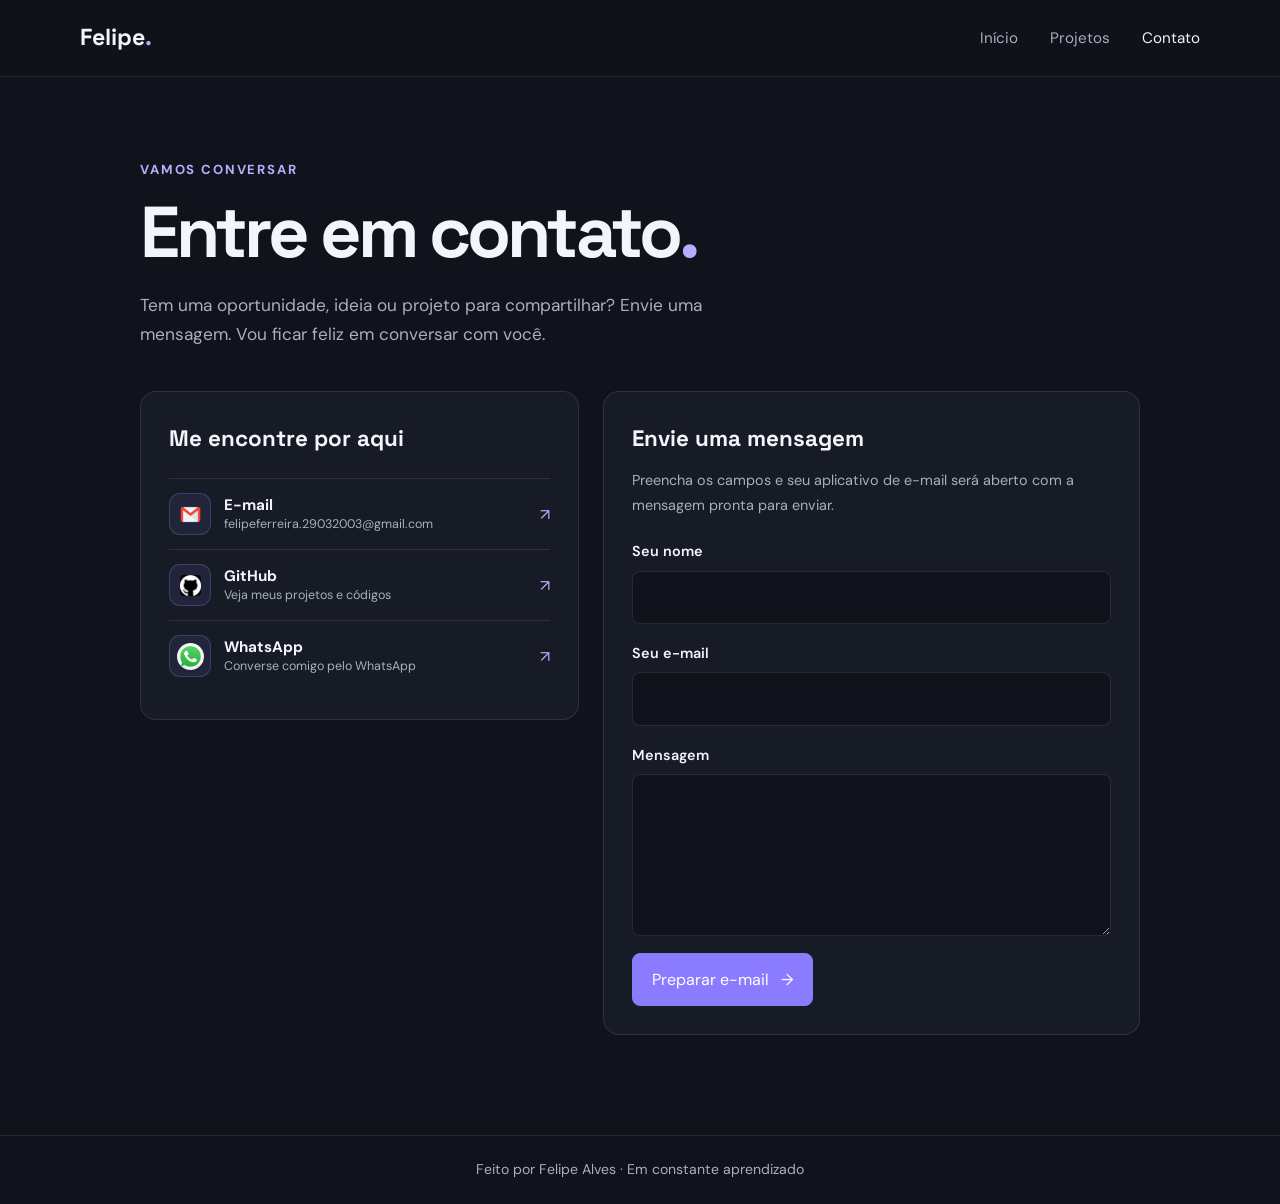
==== contato.html @ 54317f24 "fazendo" ====
<!DOCTYPE html>
<html lang="pt-BR">
<head>
    <meta charset="UTF-8">
    <meta name="viewport" content="width=device-width, initial-scale=1.0">
    <meta name="description" content="Entre em contato com Felipe Alves para conversar sobre projetos e oportunidades.">
    <title>Contato | Felipe Alves</title>
    <link rel="stylesheet" href="style.css">
    <link rel="stylesheet" href="contato.css">
</head>
<body class="pagina-contato">
    <header class="cabecalho">
        <nav class="navegacao" aria-label="Navegação principal">
            <a class="marca" href="index.html">Felipe<span>.</span></a>
            <ul>
                <li><a href="index.html">Início</a></li>
                <li><a href="projetos.html">Projetos</a></li>
                <li><a href="contato.html" aria-current="page">Contato</a></li>
            </ul>
        </nav>
    </header>

    <main class="contato-container">
        <section class="contato-introducao" aria-labelledby="titulo-contato">
            <p class="etiqueta" data-reveal>Vamos conversar</p>
            <h1 id="titulo-contato" data-reveal>Entre em contato<span>.</span></h1>
            <p data-reveal>Tem uma oportunidade, ideia ou projeto para compartilhar? Envie uma mensagem. Vou ficar feliz em conversar com você.</p>
        </section>

        <div class="contato-grade">
            <section class="contato-opcoes" aria-labelledby="titulo-opcoes" data-reveal>
                <h2 id="titulo-opcoes">Me encontre por aqui</h2>
                <a class="contato-link" href="mailto:felipeferreira.29032003@gmail.com">
                    <span class="contato-icone" aria-hidden="true">
                        <img src="assets/email.webp" alt="">
                    </span>
                    <span><strong>E-mail</strong><small>felipeferreira.29032003@gmail.com</small></span>
                    <span class="seta-contato" aria-hidden="true">↗</span>
                </a>
                <a class="contato-link" href="https://github.com/Felipe1Alves" target="_blank" rel="noopener noreferrer">
                    <span class="contato-icone" aria-hidden="true">
                        <img src="assets/git.png" alt="">
                    </span>
                    <span><strong>GitHub</strong><small>Veja meus projetos e códigos</small></span>
                    <span class="seta-contato" aria-hidden="true">↗</span>
                </a>
                <a class="contato-link" href="https://wa.me/5571983535903" target="_blank" rel="noopener noreferrer">
                    <span class="contato-icone" aria-hidden="true">
                        <img src="assets/whatzapp.jpg" alt="">
                    </span>
                    <span><strong>WhatsApp</strong><small>Converse comigo pelo WhatsApp</small></span>
                    <span class="seta-contato" aria-hidden="true">↗</span>
                </a>
            </section>

            <section class="formulario-contato" aria-labelledby="titulo-formulario" data-reveal>
                <h2 id="titulo-formulario">Envie uma mensagem</h2>
                <p>Preencha os campos e seu aplicativo de e-mail será aberto com a mensagem pronta para enviar.</p>
                <form class="formulario" data-email-destino="felipeferreira.29032003@gmail.com">
                    <label for="nome">Seu nome</label>
                    <input id="nome" name="nome" type="text" autocomplete="name" required>

                    <label for="email-remetente">Seu e-mail</label>
                    <input id="email-remetente" name="email" type="email" autocomplete="email" required>

                    <label for="mensagem">Mensagem</label>
                    <textarea id="mensagem" name="mensagem" rows="5" required></textarea>

                    <button class="botao botao-contato" type="submit">Preparar e-mail <span aria-hidden="true">→</span></button>
                </form>
            </section>
        </div>
    </main>

    <footer class="rodape">
        <p>Feito por Felipe Alves · Em constante aprendizado</p>
    </footer>
    <script src="reveal.js" defer></script>
    <script src="contato.js" defer></script>
</body>
</html>
---- style.css ----
@import url("https://fonts.googleapis.com/css2?family=DM+Sans:wght@400;500;600;700&family=Space+Grotesk:wght@500;600;700&display=swap");

:root {
    color-scheme: dark;
    --fundo: #10131b;
    --superficie: #171b26;
    --texto: #f3f5fa;
    --texto-suave: #a7afc0;
    --destaque: #8b7bff;
    --destaque-claro: #b6adff;
    --borda: rgba(255, 255, 255, 0.1);
}

* {
    box-sizing: border-box;
}

html {
    scroll-behavior: smooth;
    scroll-padding-top: 88px;
}

body {
    min-width: 320px;
    margin: 0;
    background: var(--fundo);
    color: var(--texto);
    font-family: "DM Sans", sans-serif;
    line-height: 1.7;
}

a {
    color: inherit;
}

.cabecalho {
    position: sticky;
    z-index: 10;
    top: 0;
    border-bottom: 1px solid var(--borda);
    background: rgba(16, 19, 27, 0.88);
    backdrop-filter: blur(14px);
    transition: background-color 220ms ease, border-color 220ms ease, box-shadow 220ms ease;
}

.navegacao {
    width: min(1120px, calc(100% - 48px));
    min-height: 76px;
    margin: 0 auto;
    display: flex;
    align-items: center;
    justify-content: space-between;
}

.marca {
    font-family: "Space Grotesk", sans-serif;
    font-size: 1.45rem;
    font-weight: 700;
    text-decoration: none;
}

.marca span {
    color: var(--destaque-claro);
}

.navegacao ul {
    display: flex;
    gap: 32px;
    margin: 0;
    padding: 0;
    list-style: none;
}

.navegacao li a {
    display: inline-block;
    color: var(--texto-suave);
    font-size: 0.95rem;
    text-decoration: none;
    transition: color 100ms ease, transform 100ms ease;
}

.navegacao li a:hover,
.navegacao li a:focus-visible,
.navegacao li a[aria-current="page"] {
    color: var(--texto);
}

.navegacao li a:active {
    transform: scale(0.96);
}

.navegacao a:focus-visible {
    outline: 2px solid var(--destaque-claro);
    outline-offset: 5px;
    border-radius: 3px;
}

[data-reveal] {
    opacity: 1;
    transform: none;
}

body.revelacao-habilitada [data-reveal] {
    opacity: 0;
    transform: translateY(18px);
    transition: opacity 480ms ease, transform 480ms ease;
}

body.revelacao-habilitada [data-reveal].revelacao-visivel {
    opacity: 1;
    transform: translateY(0);
}

.apresentacao,
.sobre,
.conhecimentos,
.formacao {
    width: min(900px, calc(100% - 48px));
    margin: 0 auto;
}

.apresentacao {
    position: relative;
    min-height: 510px;
    padding: 112px 0 96px;
    display: flex;
    flex-direction: column;
    align-items: flex-start;
    justify-content: center;
    overflow: hidden;
}

.apresentacao::before {
    position: absolute;
    z-index: -1;
    top: 40px;
    right: -100px;
    width: 360px;
    height: 360px;
    border-radius: 50%;
    background: rgba(139, 123, 255, 0.16);
    content: "";
    filter: blur(90px);
}

.etiqueta {
    margin: 0 0 12px;
    color: var(--destaque-claro);
    font-size: 0.82rem;
    font-weight: 700;
    letter-spacing: 0.14em;
    text-transform: uppercase;
}

.apresentacao h1,
.sobre h2,
.projetos-container h1 {
    margin: 0;
    font-family: "Space Grotesk", sans-serif;
    line-height: 1.15;
}

.apresentacao h1 {
    max-width: 720px;
    font-size: clamp(2.7rem, 8vw, 5.3rem);
    letter-spacing: -0.055em;
}

.apresentacao h1 span {
    color: var(--destaque-claro);
}

.texto-destaque {
    max-width: 620px;
    margin: 22px 0 30px;
    color: var(--texto-suave);
    font-size: clamp(1.05rem, 2.5vw, 1.25rem);
}

.botao {
    display: inline-flex;
    align-items: center;
    gap: 12px;
    padding: 12px 19px;
    border: 1px solid var(--destaque);
    border-radius: 8px;
    background: var(--destaque);
    color: #fff;
    font-weight: 700;
    text-decoration: none;
    transition: background 180ms ease, transform 180ms ease;
}

.botao:hover {
    transform: translateY(-2px);
    background: #7564f0;
}

.botao:focus-visible,
.navegacao a:focus-visible {
    outline: 3px solid var(--destaque-claro);
    outline-offset: 4px;
}

.detalhe-apresentacao {
    position: absolute;
    right: 4%;
    bottom: 60px;
    color: rgba(182, 173, 255, 0.13);
    font-family: "Space Grotesk", sans-serif;
    font-size: clamp(5rem, 16vw, 12rem);
    font-weight: 700;
    letter-spacing: -0.1em;
    pointer-events: none;
}

.sobre {
    max-width: 900px;
    margin-bottom: 100px;
    padding: 40px;
    border: 1px solid var(--borda);
    border-radius: 16px;
    background: var(--superficie);
}

.sobre h2 {
    margin-bottom: 20px;
    font-size: clamp(2rem, 5vw, 3rem);
    letter-spacing: -0.04em;
}

.sobre > p:not(.etiqueta) {
    max-width: 740px;
    color: var(--texto-suave);
}

.conhecimentos {
    margin-bottom: 100px;
}

.conhecimentos h2 {
    margin: 0 0 28px;
    font-family: "Space Grotesk", sans-serif;
    font-size: clamp(2rem, 5vw, 3rem);
    letter-spacing: -0.04em;
    line-height: 1.15;
}

.conhecimentos-grade {
    display: grid;
    grid-template-columns: repeat(auto-fit, minmax(140px, 1fr));
    gap: 16px;
}

.cartao-conhecimento {
    min-height: 180px;
    padding: 22px 18px;
    border: 1px solid var(--borda);
    border-radius: 14px;
    background: var(--superficie);
    transition: transform 180ms ease, border-color 180ms ease;
}

.cartao-conhecimento:hover {
    transform: translateY(-4px);
    border-color: rgba(182, 173, 255, 0.5);
}

.icone-tecnologia {
    display: block;
    width: 42px;
    height: 42px;
    margin-bottom: 14px;
    object-fit: contain;
}

.cartao-conhecimento h3 {
    margin: 0 0 4px;
    font-family: "Space Grotesk", sans-serif;
    font-size: 1.05rem;
}

.cartao-conhecimento p {
    margin: 0;
    color: var(--texto-suave);
    font-size: 0.85rem;
    line-height: 1.45;
}

.status-aprendizado {
    display: inline-block;
    padding: 4px 9px;
    border: 1px solid rgba(182, 173, 255, 0.3);
    border-radius: 999px;
    background: rgba(139, 123, 255, 0.1);
    color: var(--destaque-claro);
    font-size: 0.75rem;
    font-weight: 600;
}

.formacao {
    margin-bottom: 100px;
}

.formacao h2 {
    margin: 0 0 28px;
    font-family: "Space Grotesk", sans-serif;
    font-size: clamp(2rem, 5vw, 3rem);
    letter-spacing: -0.04em;
    line-height: 1.15;
}

.formacao-grade {
    display: grid;
    grid-template-columns: repeat(2, minmax(0, 1fr));
    gap: 20px;
}

.cartao-formacao {
    padding: 28px;
    border: 1px solid var(--borda);
    border-radius: 16px;
    background: var(--superficie);
}

.cartao-formacao h3 {
    margin: 0 0 10px;
    font-family: "Space Grotesk", sans-serif;
    font-size: 1.35rem;
}

.cartao-formacao > p {
    margin: 0 0 18px;
    color: var(--texto-suave);
}

.lista-cursos {
    display: grid;
    grid-template-columns: 1fr;
    gap: 10px;
    margin: 0;
    padding: 0;
    list-style: none;
}

.instituicao-curso {
    display: flex;
    min-height: 92px;
    align-items: center;
    gap: 16px;
    padding: 10px 14px;
    border: 1px solid var(--borda);
    border-radius: 12px;
    background: rgba(255, 255, 255, 0.025);
}

.moldura-logo {
    display: flex;
    width: 72px;
    height: 72px;
    flex: 0 0 72px;
    align-items: center;
    justify-content: center;
    overflow: hidden;
    border-radius: 8px;
    background: #fff;
}

.moldura-logo img {
    display: block;
    width: 100%;
    height: 100%;
}

.logo-unime img {
    object-fit: contain;
}

.logo-senai {
    width: 112px;
    flex-basis: 112px;
}

.logo-senai img {
    object-fit: cover;
    object-position: center;
}

.detalhe-curso {
    display: flex;
    flex-direction: column;
    line-height: 1.4;
}

.detalhe-curso strong {
    color: var(--texto);
}

.detalhe-curso small {
    color: var(--texto-suave);
    font-size: 0.82rem;
}

.progresso-curso {
    display: flex;
    flex: 0 0 auto;
    flex-direction: column;
    align-items: center;
    gap: 5px;
    margin-left: auto;
    text-align: center;
}

.progresso-circulo {
    display: grid;
    width: 52px;
    aspect-ratio: 1;
    place-items: center;
    border: 3px solid transparent;
    border-radius: 50%;
    background:
        linear-gradient(var(--superficie), var(--superficie)) padding-box,
        conic-gradient(var(--destaque-claro) 50%, rgba(255, 255, 255, 0.14) 50%) border-box;
    color: var(--destaque-claro);
    font-size: 0.78rem;
    font-weight: 700;
}

.progresso-circulo--completo {
    background:
        linear-gradient(var(--superficie), var(--superficie)) padding-box,
        conic-gradient(var(--destaque-claro) 100%, rgba(255, 255, 255, 0.14) 100%) border-box;
}

.progresso-curso small {
    color: var(--texto-suave);
    font-size: 0.68rem;
    line-height: 1.2;
}

.visualizador-diploma {
    display: block;
    width: 100%;
    height: 280px;
    border: 1px solid var(--borda);
    border-radius: 8px;
    background: var(--fundo);
}

.visualizador-diploma p {
    padding: 16px;
    color: var(--texto-suave);
}

.visualizador-diploma a,
.link-diploma {
    color: var(--destaque-claro);
}

.link-diploma {
    display: inline-block;
    margin-top: 12px;
    font-weight: 600;
    text-decoration: none;
}

.link-diploma:hover {
    text-decoration: underline;
}

.rodape {
    padding: 22px 24px;
    border-top: 1px solid var(--borda);
    color: var(--texto-suave);
    font-size: 0.88rem;
    text-align: center;
}

.rodape p {
    margin: 0;
}

@media (max-width: 600px) {
    .navegacao {
        width: calc(100% - 32px);
        min-height: 68px;
    }

    .navegacao ul {
        gap: 16px;
    }

    .navegacao li a {
        font-size: 0.86rem;
    }

    .apresentacao,
    .sobre,
    .conhecimentos,
    .formacao {
        width: calc(100% - 32px);
    }

    .apresentacao {
        min-height: 440px;
        padding: 80px 0;
    }

    .detalhe-apresentacao {
        right: 8px;
        bottom: 24px;
        font-size: 5rem;
    }

    .sobre {
        margin-bottom: 64px;
        padding: 26px 22px;
    }

    .conhecimentos {
        margin-bottom: 64px;
    }

    .conhecimentos-grade {
        grid-template-columns: repeat(2, minmax(0, 1fr));
    }

    .cartao-conhecimento {
        min-height: 160px;
    }

    .formacao {
        margin-bottom: 64px;
    }

    .formacao-grade {
        grid-template-columns: 1fr;
    }

    .cartao-formacao {
        padding: 24px 20px;
    }

    .instituicao-curso {
        gap: 10px;
        padding: 10px;
    }

    .logo-senai {
        width: 84px;
        flex-basis: 84px;
    }

    .progresso-circulo {
        width: 44px;
    }

    .progresso-curso small {
        max-width: 62px;
    }
}

@media (max-width: 360px) {
    .conhecimentos-grade {
        grid-template-columns: 1fr;
    }
}

@media (prefers-reduced-motion: reduce) {
    html {
        scroll-behavior: auto;
    }

    *,
    *::before,
    *::after {
        transition-duration: 0.01ms !important;
    }

    body.revelacao-habilitada [data-reveal] {
        opacity: 1;
        transform: none;
    }
}
---- contato.css ----
.contato-container {
    width: min(1000px, calc(100% - 48px));
    min-height: calc(100vh - 152px);
    margin: 0 auto;
    padding: 82px 0 100px;
}

.contato-introducao {
    max-width: 700px;
    margin-bottom: 42px;
}

.contato-introducao h1 {
    margin: 0;
    font-family: "Space Grotesk", sans-serif;
    font-size: clamp(2.6rem, 7vw, 4.5rem);
    letter-spacing: -0.055em;
    line-height: 1.1;
}

.contato-introducao h1 span {
    color: var(--destaque-claro);
}

.contato-introducao > p:last-child,
.formulario-contato > p {
    color: var(--texto-suave);
}

.contato-introducao > p:last-child {
    max-width: 580px;
    margin: 18px 0 0;
    font-size: 1.08rem;
}

.contato-grade {
    display: grid;
    grid-template-columns: minmax(0, 0.9fr) minmax(0, 1.1fr);
    align-items: start;
    gap: 24px;
}

.contato-opcoes,
.formulario-contato {
    padding: 28px;
    border: 1px solid var(--borda);
    border-radius: 16px;
    background: var(--superficie);
}

.contato-opcoes h2,
.formulario-contato h2 {
    margin: 0 0 20px;
    font-family: "Space Grotesk", sans-serif;
    font-size: 1.4rem;
}

.contato-link {
    display: flex;
    min-width: 0;
    align-items: center;
    gap: 13px;
    padding: 14px 0;
    border-top: 1px solid var(--borda);
    text-decoration: none;
}

.contato-icone {
    display: grid;
    width: 42px;
    height: 42px;
    flex: 0 0 42px;
    place-items: center;
    border: 1px solid rgba(182, 173, 255, 0.2);
    border-radius: 11px;
    background: rgba(139, 123, 255, 0.1);
    color: var(--destaque-claro);
}

.contato-icone img {
    display: block;
    width: 21px;
    height: 21px;
    border-radius: 4px;
    object-fit: contain;
}

.contato-link[href^="https://wa.me/"] .contato-icone img {
    width: 27px;
    height: 27px;
    border-radius: 50%;
}

.contato-link > span:nth-child(2) {
    display: flex;
    min-width: 0;
    flex-direction: column;
    line-height: 1.4;
}

.contato-link strong {
    font-size: 0.95rem;
}

.contato-link small {
    overflow-wrap: anywhere;
    color: var(--texto-suave);
    font-size: 0.78rem;
}

.seta-contato {
    margin-left: auto;
    color: var(--destaque-claro);
    transition: transform 120ms ease;
}

.contato-link:hover .seta-contato {
    transform: translate(2px, -2px);
}

.formulario-contato > p {
    margin: -10px 0 22px;
    font-size: 0.9rem;
}

.formulario {
    display: flex;
    flex-direction: column;
}

.formulario label {
    margin: 0 0 7px;
    font-size: 0.9rem;
    font-weight: 600;
}

.formulario input,
.formulario textarea {
    width: 100%;
    margin: 0 0 17px;
    padding: 12px 13px;
    border: 1px solid var(--borda);
    border-radius: 8px;
    background: var(--fundo);
    color: var(--texto);
    font: inherit;
}

.formulario textarea {
    min-height: 130px;
    resize: vertical;
}

.formulario input:focus,
.formulario textarea:focus {
    border-color: var(--destaque-claro);
    outline: 2px solid rgba(182, 173, 255, 0.18);
}

.botao-contato {
    align-self: flex-start;
    cursor: pointer;
    font: inherit;
}

@media (max-width: 760px) {
    .contato-container {
        width: calc(100% - 32px);
        padding: 64px 0 80px;
    }

    .contato-grade {
        grid-template-columns: 1fr;
    }
}

@media (max-width: 480px) {
    .contato-opcoes,
    .formulario-contato {
        padding: 22px 18px;
    }
}
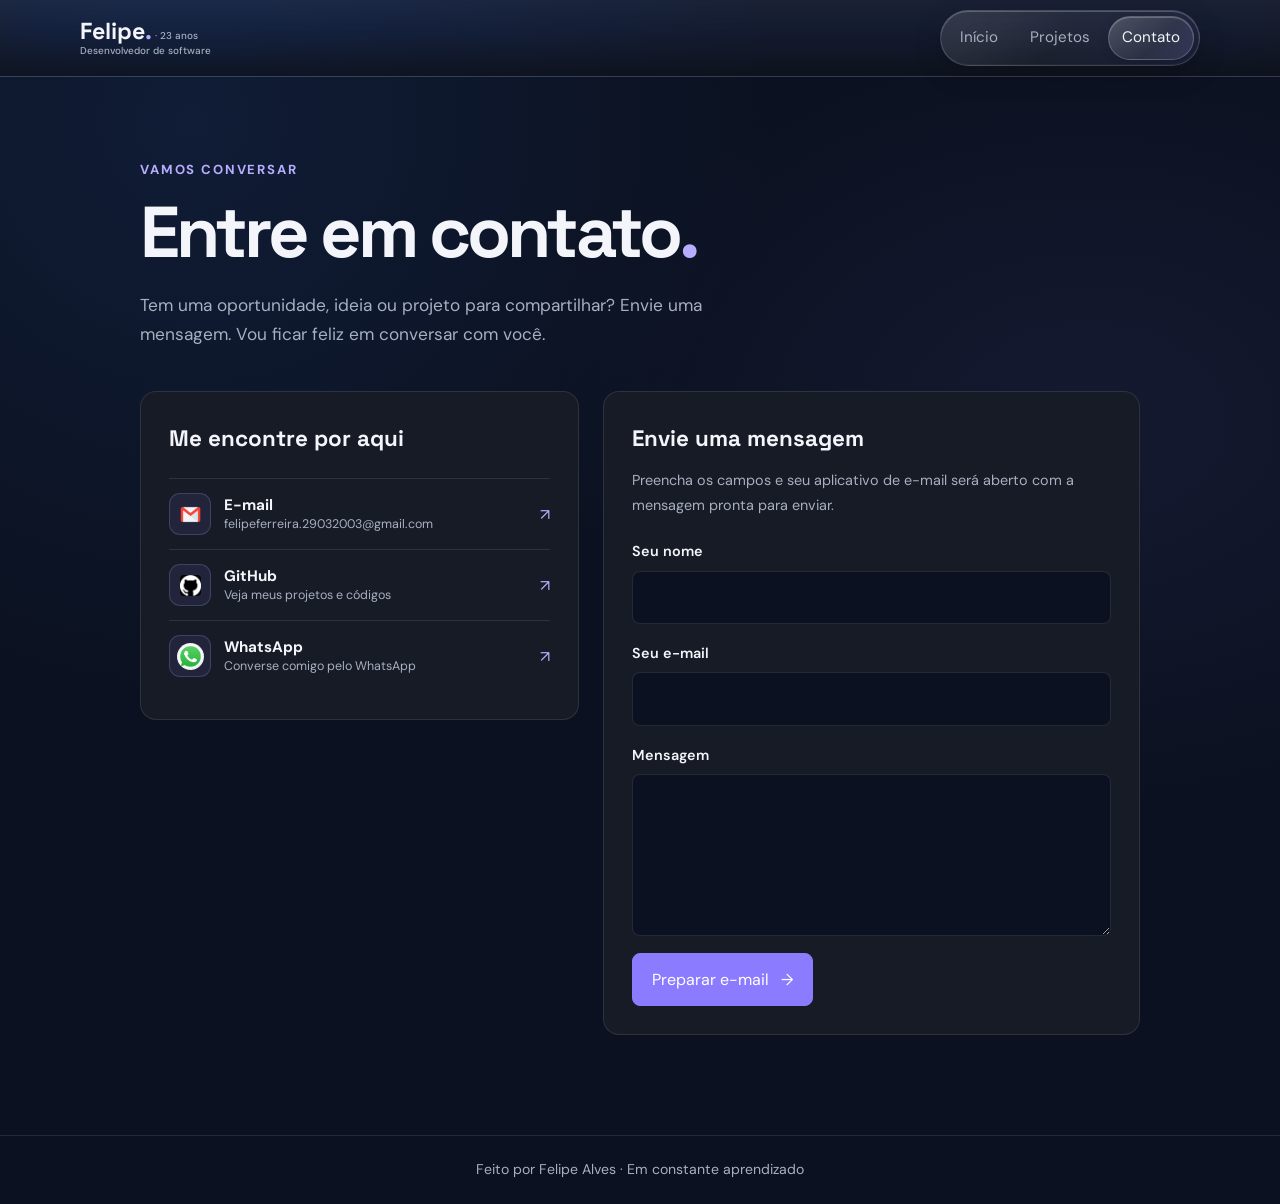
==== commit 35be2b4e: "alterando" ====
--- a/contato.html
+++ b/contato.html
@@ -11,7 +11,10 @@
 <body class="pagina-contato">
     <header class="cabecalho">
         <nav class="navegacao" aria-label="Navegação principal">
-            <a class="marca" href="index.html">Felipe<span>.</span></a>
+            <a class="marca" href="index.html">
+                <span class="marca-nome">Felipe<span>.</span><small class="marca-idade"> · 23 anos</small></span>
+                <small class="marca-profissao">Desenvolvedor de software</small>
+            </a>
             <ul>
                 <li><a href="index.html">Início</a></li>
                 <li><a href="projetos.html">Projetos</a></li>
--- a/style.css
+++ b/style.css
@@ -2,7 +2,7 @@
 
 :root {
     color-scheme: dark;
-    --fundo: #10131b;
+    --fundo: #0b1120;
     --superficie: #171b26;
     --texto: #f3f5fa;
     --texto-suave: #a7afc0;
@@ -23,7 +23,10 @@
 body {
     min-width: 320px;
     margin: 0;
-    background: var(--fundo);
+    background:
+        radial-gradient(ellipse at 15% 10%, rgba(59, 130, 246, 0.1), transparent 38%),
+        radial-gradient(ellipse at 85% 35%, rgba(139, 123, 255, 0.08), transparent 35%),
+        var(--fundo);
     color: var(--texto);
     font-family: "DM Sans", sans-serif;
     line-height: 1.7;
@@ -37,9 +40,9 @@
     position: sticky;
     z-index: 10;
     top: 0;
-    border-bottom: 1px solid var(--borda);
-    background: rgba(16, 19, 27, 0.88);
-    backdrop-filter: blur(14px);
+    border-bottom: 1px solid rgba(255, 255, 255, 0.12);
+    background: linear-gradient(180deg, rgba(255, 255, 255, 0.07), rgba(16, 19, 27, 0.76));
+    backdrop-filter: blur(24px) saturate(180%);
     transition: background-color 220ms ease, border-color 220ms ease, box-shadow 220ms ease;
 }
 
@@ -53,35 +56,75 @@
 }
 
 .marca {
+    display: flex;
+    flex-direction: column;
+    flex-shrink: 0;
+    gap: 2px;
     font-family: "Space Grotesk", sans-serif;
     font-size: 1.45rem;
     font-weight: 700;
+    line-height: 1.05;
     text-decoration: none;
 }
 
-.marca span {
+.marca-nome {
+    white-space: nowrap;
+}
+
+.marca-nome > span {
     color: var(--destaque-claro);
 }
 
+.marca-idade,
+.marca-profissao {
+    color: var(--texto-suave);
+    font-family: "DM Sans", sans-serif;
+    font-size: 0.62rem;
+    font-weight: 500;
+    letter-spacing: normal;
+}
+
+.marca-profissao {
+    line-height: 1.2;
+}
+
 .navegacao ul {
     display: flex;
-    gap: 32px;
+    align-items: center;
+    gap: 4px;
     margin: 0;
-    padding: 0;
+    padding: 5px;
+    border: 1px solid rgba(255, 255, 255, 0.16);
+    border-radius: 999px;
+    background: linear-gradient(135deg, rgba(255, 255, 255, 0.12), rgba(255, 255, 255, 0.035) 48%, rgba(139, 123, 255, 0.08));
+    box-shadow: 0 8px 28px rgba(0, 0, 0, 0.2), inset 0 1px 0 rgba(255, 255, 255, 0.22), inset 0 -1px 0 rgba(255, 255, 255, 0.04);
+    backdrop-filter: blur(20px) saturate(190%);
     list-style: none;
 }
 
 .navegacao li a {
-    display: inline-block;
+    display: block;
+    padding: 8px 13px;
+    border: 1px solid transparent;
+    border-radius: 999px;
     color: var(--texto-suave);
     font-size: 0.95rem;
     text-decoration: none;
-    transition: color 100ms ease, transform 100ms ease;
+    transition: color 160ms ease, background 160ms ease, border-color 160ms ease, box-shadow 160ms ease, transform 160ms ease;
 }
 
 .navegacao li a:hover,
-.navegacao li a:focus-visible,
+.navegacao li a:focus-visible {
+    border-color: rgba(255, 255, 255, 0.12);
+    background: rgba(255, 255, 255, 0.08);
+    color: var(--texto);
+    transform: translateY(-3px) scale(1.04);
+}
+
 .navegacao li a[aria-current="page"] {
+    border-color: rgba(255, 255, 255, 0.2);
+    background: linear-gradient(135deg, rgba(255, 255, 255, 0.2), rgba(255, 255, 255, 0.07) 58%, rgba(182, 173, 255, 0.16));
+    box-shadow: inset 0 1px 0 rgba(255, 255, 255, 0.24), 0 2px 10px rgba(0, 0, 0, 0.12);
     color: var(--texto);
 }
 
@@ -486,12 +529,23 @@
         min-height: 68px;
     }
 
+    .marca {
+        font-size: 1.2rem;
+    }
+
+    .marca-idade,
+    .marca-profissao {
+        font-size: 0.55rem;
+    }
+
     .navegacao ul {
-        gap: 16px;
+        gap: 2px;
+        padding: 4px;
     }
 
     .navegacao li a {
-        font-size: 0.86rem;
+        padding: 7px 8px;
+        font-size: 0.8rem;
     }
 
     .apresentacao,
@@ -561,6 +615,24 @@
 }
 
 @media (max-width: 360px) {
+    .navegacao {
+        width: calc(100% - 24px);
+    }
+
+    .marca {
+        font-size: 1.05rem;
+    }
+
+    .marca-idade,
+    .marca-profissao {
+        font-size: 0.5rem;
+    }
+
+    .navegacao li a {
+        padding: 6px;
+        font-size: 0.74rem;
+    }
+
     .conhecimentos-grade {
         grid-template-columns: 1fr;
     }
